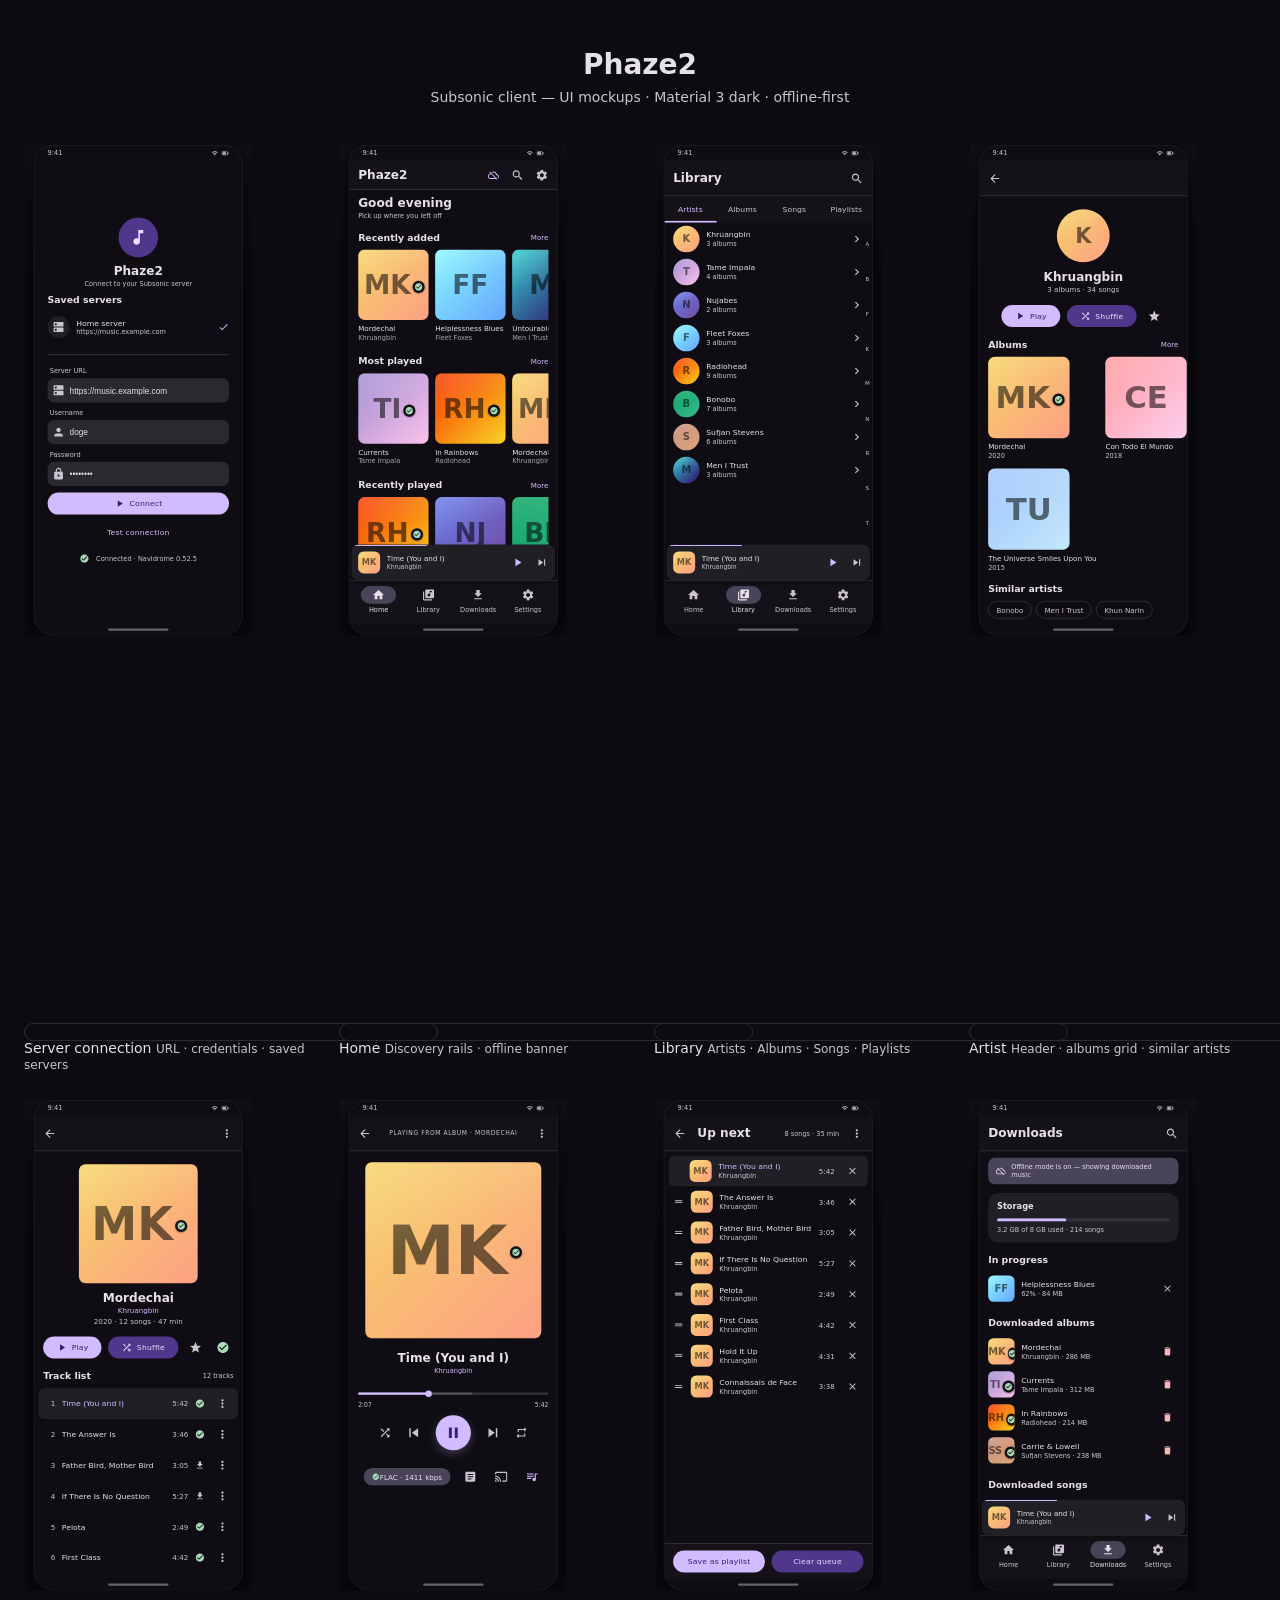
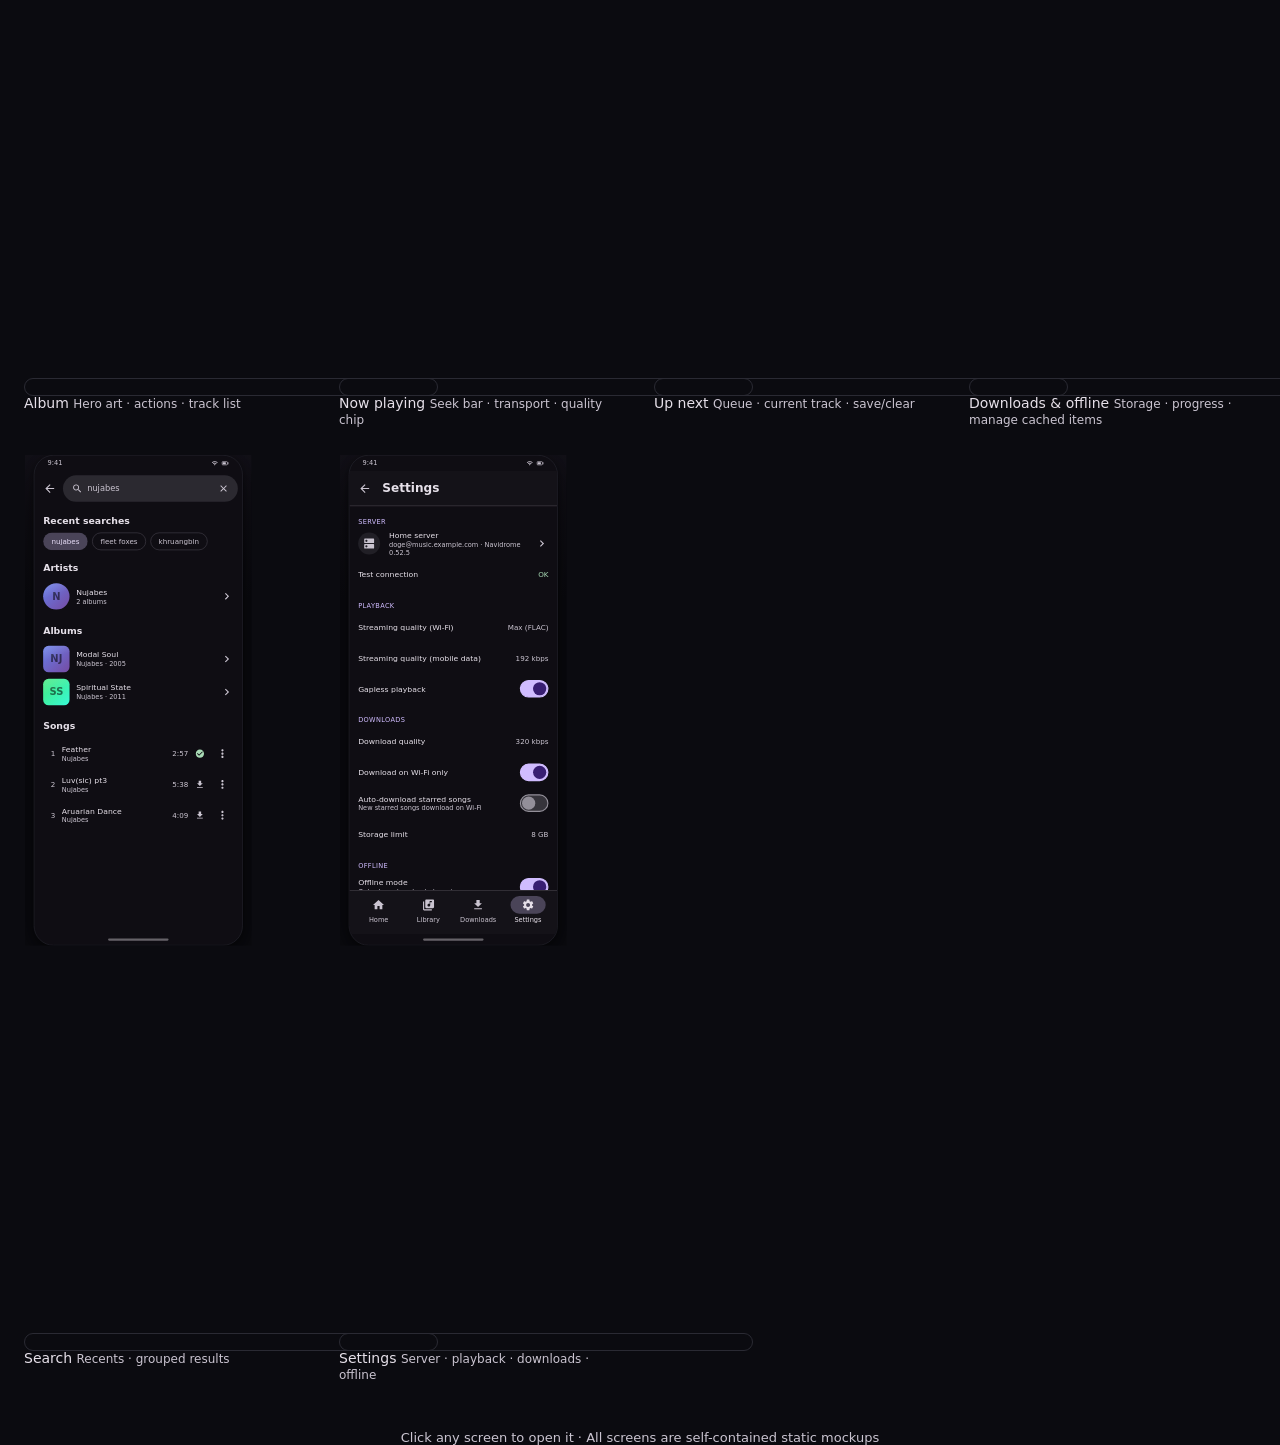
==== mockups/index.html @ 5a1118c3 "Initialize mockups" ====
<!doctype html>
<html lang="en">
<head>
<meta charset="utf-8">
<meta name="viewport" content="width=device-width, initial-scale=1">
<title>Phaze2 — UI Mockups</title>
<link rel="stylesheet" href="assets/app.css">
</head>
<body class="gallery-body">
  <header class="gallery-head">
    <h1>Phaze2</h1>
    <p>Subsonic client — UI mockups · Material 3 dark · offline-first</p>
  </header>

  <div class="gallery-grid">
    <a class="gallery-tile" href="screens/setup.html">
      <span class="gallery-frame"><iframe src="screens/setup.html" loading="lazy" title="Server connection"></iframe></span>
      <span class="label">Server connection</span>
      <span class="sub">URL · credentials · saved servers</span>
    </a>
    <a class="gallery-tile" href="screens/home.html">
      <span class="gallery-frame"><iframe src="screens/home.html" loading="lazy" title="Home"></iframe></span>
      <span class="label">Home</span>
      <span class="sub">Discovery rails · offline banner</span>
    </a>
    <a class="gallery-tile" href="screens/library.html">
      <span class="gallery-frame"><iframe src="screens/library.html" loading="lazy" title="Library"></iframe></span>
      <span class="label">Library</span>
      <span class="sub">Artists · Albums · Songs · Playlists</span>
    </a>
    <a class="gallery-tile" href="screens/artist.html">
      <span class="gallery-frame"><iframe src="screens/artist.html" loading="lazy" title="Artist"></iframe></span>
      <span class="label">Artist</span>
      <span class="sub">Header · albums grid · similar artists</span>
    </a>
    <a class="gallery-tile" href="screens/album.html">
      <span class="gallery-frame"><iframe src="screens/album.html" loading="lazy" title="Album"></iframe></span>
      <span class="label">Album</span>
      <span class="sub">Hero art · actions · track list</span>
    </a>
    <a class="gallery-tile" href="screens/player.html">
      <span class="gallery-frame"><iframe src="screens/player.html" loading="lazy" title="Now playing"></iframe></span>
      <span class="label">Now playing</span>
      <span class="sub">Seek bar · transport · quality chip</span>
    </a>
    <a class="gallery-tile" href="screens/queue.html">
      <span class="gallery-frame"><iframe src="screens/queue.html" loading="lazy" title="Up next"></iframe></span>
      <span class="label">Up next</span>
      <span class="sub">Queue · current track · save/clear</span>
    </a>
    <a class="gallery-tile" href="screens/downloads.html">
      <span class="gallery-frame"><iframe src="screens/downloads.html" loading="lazy" title="Downloads"></iframe></span>
      <span class="label">Downloads &amp; offline</span>
      <span class="sub">Storage · progress · manage cached items</span>
    </a>
    <a class="gallery-tile" href="screens/search.html">
      <span class="gallery-frame"><iframe src="screens/search.html" loading="lazy" title="Search"></iframe></span>
      <span class="label">Search</span>
      <span class="sub">Recents · grouped results</span>
    </a>
    <a class="gallery-tile" href="screens/settings.html">
      <span class="gallery-frame"><iframe src="screens/settings.html" loading="lazy" title="Settings"></iframe></span>
      <span class="label">Settings</span>
      <span class="sub">Server · playback · downloads · offline</span>
    </a>
  </div>

  <footer class="gallery-foot">
    Click any screen to open it · All screens are self-contained static mockups
  </footer>
</body>
</html>
---- mockups/assets/app.css ----
/* ============================================================
   Phaze2 mockups — shared design system (Material 3 dark)
   ============================================================ */

/* ---- 4. Design tokens ---- */
:root {
  --primary: #D0BCFF;
  --on-primary: #381E72;
  --primary-container: #4F378B;
  --on-primary-container: #EADDFF;
  --secondary: #CCC2DC;
  --secondary-container: #4A4458;
  --on-secondary-container: #E8DEF8;
  --tertiary: #EFB8C8;
  --surface: #141218;
  --surface-dim: #0F0D13;
  --surface-container-lowest: #0F0D13;
  --surface-container-low: #1D1B20;
  --surface-container: #211F26;
  --surface-container-high: #2B2930;
  --surface-container-highest: #36343B;
  --on-surface: #E6E0E9;
  --on-surface-variant: #CAC4D0;
  --outline: #938F99;
  --outline-variant: #49454F;
  --error: #F2B8B5;
  --downloaded: #A8DAB5;
  --page-bg: #0B0B10;
  --r-sm: 8px;
  --r-md: 12px;
  --r-lg: 20px;
}

/* ---- Base ---- */
* { box-sizing: border-box; margin: 0; padding: 0; }
html, body { height: 100%; }
body {
  font-family: system-ui, Roboto, "Segoe UI", sans-serif;
  background: var(--page-bg);
  color: var(--on-surface);
  -webkit-font-smoothing: antialiased;
  font-size: 14px;
}
a { color: inherit; text-decoration: none; }
button { font: inherit; background: none; border: none; color: inherit; cursor: pointer; }
svg { display: block; flex: none; }
.hidden { display: none !important; }

/* Icon sizes */
.i12 { width: 12px; height: 12px; }
.i14 { width: 14px; height: 14px; }
.i16 { width: 16px; height: 16px; }
.i18 { width: 18px; height: 18px; }
.i20 { width: 20px; height: 20px; }
.i24 { width: 24px; height: 24px; }
.i32 { width: 32px; height: 32px; }
.i36 { width: 36px; height: 36px; }
.i48 { width: 48px; height: 48px; }

/* Caption / label utilities */
.caption { font-size: 12px; color: var(--on-surface-variant); }
.display { font-size: 22px; font-weight: 600; letter-spacing: 0; }

/* ---- 5.1 Phone frame ---- */
.stage {
  min-height: 100vh;
  display: flex;
  align-items: center;
  justify-content: center;
  padding: 32px 16px;
  background: radial-gradient(1100px 620px at 50% -12%, #17141d 0%, var(--page-bg) 62%);
}
.phone {
  width: 412px; height: 892px;
  border-radius: 36px; overflow: hidden; position: relative;
  background: var(--surface-dim);
  border: 1px solid #2a2a33;
  box-shadow: 0 4px 16px rgba(0,0,0,.45), 0 24px 80px rgba(0,0,0,.55);
  display: flex; flex-direction: column;
}
.statusbar {
  height: 28px; flex: none;
  display: flex; align-items: center; justify-content: space-between;
  padding: 0 24px;
  color: var(--on-surface-variant);
  font-size: 12px; font-weight: 500;
}
.status-icons { display: flex; align-items: center; gap: 6px; }
.screen { flex: 1; display: flex; flex-direction: column; overflow: hidden; position: relative; }
.gesturebar { height: 20px; flex: none; display: flex; align-items: center; justify-content: center; }
.pill { width: 110px; height: 4px; border-radius: 2px; background: rgba(230,224,233,.4); }

/* Content scroll area */
.content { flex: 1; overflow-y: auto; padding: 0 16px 20px; position: relative; }
.content::-webkit-scrollbar { width: 4px; }
.content::-webkit-scrollbar-thumb { background: var(--outline-variant); border-radius: 2px; }

/* ---- 5.2 App bar ---- */
.appbar {
  height: 64px; flex: none;
  display: flex; align-items: center; gap: 4px;
  padding: 0 8px;
  background: var(--surface);
  border-bottom: 1px solid var(--outline-variant);
}
.appbar.compact { height: 52px; }
.appbar .title { font-size: 22px; font-weight: 600; flex: 1; padding-left: 8px; }
.appbar .spacer { flex: 1; }
.appbar .center-cap {
  flex: 1; text-align: center;
  font-size: 11px; letter-spacing: 1px; text-transform: uppercase;
  color: var(--on-surface-variant); font-weight: 500;
}
.appbar .side { width: 40px; display: flex; justify-content: center; }

/* ---- 5.3 Bottom navigation ---- */
.bottomnav {
  height: 80px; flex: none;
  display: flex;
  background: var(--surface);
  border-top: 1px solid var(--outline-variant);
  padding: 0 8px 10px;
}
.nav-item {
  flex: 1;
  display: flex; flex-direction: column; align-items: center; justify-content: center; gap: 4px;
  color: var(--on-surface-variant);
  font-size: 12px; font-weight: 500;
}
.nav-item .nav-pill {
  width: 64px; height: 32px; border-radius: 16px;
  display: flex; align-items: center; justify-content: center;
}
.nav-item.active { color: var(--on-surface); }
.nav-item.active .nav-pill { background: var(--secondary-container); }

/* ---- 5.4 Art (gradient placeholders) ---- */
.art {
  position: relative;
  display: flex; align-items: center; justify-content: center;
  border-radius: var(--r-md);
  background: linear-gradient(135deg, var(--g1, #888), var(--g2, #666));
  color: rgba(0,0,0,.55);
  font-weight: 600;
  overflow: hidden;
  flex: none;
}
.art::after {
  content: ""; position: absolute; inset: 0;
  background: linear-gradient(160deg, rgba(255,255,255,.18), transparent 45%);
  pointer-events: none;
}
.art span { position: relative; line-height: 1; }
.art-card { width: 148px; height: 148px; }
.art-card span { font-size: 56px; }
.art-row { width: 48px; height: 48px; border-radius: 10px; }
.art-row span { font-size: 18px; }
.art-xs { width: 40px; height: 40px; border-radius: 10px; }
.art-xs span { font-size: 15px; }
.art-hero { width: 216px; height: 216px; }
.art-hero span { font-size: 84px; }
.art-player { width: 320px; height: 320px; }
.art-player span { font-size: 124px; }
.art-circle { border-radius: 50%; }
.dl-badge {
  position: absolute; right: -4px; bottom: -4px;
  width: 22px; height: 22px; border-radius: 50%;
  background: var(--surface);
  display: flex; align-items: center; justify-content: center;
  color: var(--downloaded);
  box-shadow: 0 1px 3px rgba(0,0,0,.5);
}
.dl-badge svg { width: 16px; height: 16px; }
.dl-progress { position: absolute; left: 0; right: 0; bottom: 0; height: 3px; background: rgba(0,0,0,.35); }
.dl-progress::after {
  content: ""; position: absolute; left: 0; top: 0; bottom: 0;
  width: var(--p, 50%); background: var(--primary);
}

/* ---- 5.5 Components ---- */
/* Buttons */
.btn {
  display: inline-flex; align-items: center; justify-content: center; gap: 8px;
  height: 40px; padding: 0 24px; border-radius: 20px;
  font-size: 14px; font-weight: 500; letter-spacing: .3px;
}
.btn-filled { background: var(--primary); color: var(--on-primary); }
.btn-tonal { background: var(--primary-container); color: var(--on-primary-container); }
.btn-text { color: var(--primary); padding: 0 16px; }
.btn-block { width: 100%; }
.iconbtn {
  width: 40px; height: 40px; border-radius: 50%;
  display: inline-flex; align-items: center; justify-content: center;
  color: var(--on-surface-variant);
}
.iconbtn.primary { color: var(--primary); }
.iconbtn.done { color: var(--downloaded); }
.iconbtn.starred { color: var(--tertiary); }
.iconbtn.danger { color: var(--error); }
.fab {
  width: 64px; height: 64px; border-radius: 50%;
  background: var(--primary); color: var(--on-primary);
  display: flex; align-items: center; justify-content: center;
  box-shadow: 0 6px 18px rgba(208,188,255,.25);
}

/* Rail cards on Home: slightly smaller covers */
.rail .card { width: 128px; }
.rail .art-card { width: 128px; height: 128px; }
.rail .art-card span { font-size: 48px; }
.rail .card .s { color: #A8A4AD; }   /* artist name: greyer than default caption */

/* Section headers + rails */
.section { display: flex; align-items: center; justify-content: space-between; margin: 22px 0 12px; }
.section h2 { font-size: 17px; font-weight: 600; }
.section .more { color: var(--primary); font-size: 13px; font-weight: 500; }
.rail { display: flex; gap: 12px; overflow-x: auto; padding-bottom: 4px; scrollbar-width: none; }
.rail::-webkit-scrollbar { display: none; }
.card { width: 148px; flex: none; display: block; }
.card .art { margin-bottom: 8px; }
.card .t { font-size: 13px; font-weight: 500; white-space: nowrap; overflow: hidden; text-overflow: ellipsis; }
.card .s { font-size: 12px; color: var(--on-surface-variant); margin-top: 2px; white-space: nowrap; overflow: hidden; text-overflow: ellipsis; }

/* Rows */
.row { display: flex; align-items: center; gap: 12px; min-height: 56px; padding: 6px 0; }
.row .grow { flex: 1; min-width: 0; }
.row .t { font-size: 14px; font-weight: 500; white-space: nowrap; overflow: hidden; text-overflow: ellipsis; }
.row .s { font-size: 12px; color: var(--on-surface-variant); margin-top: 2px; white-space: nowrap; overflow: hidden; text-overflow: ellipsis; }
.row .idx { width: 22px; text-align: right; color: var(--on-surface-variant); font-size: 13px; }
.row .dur { color: var(--on-surface-variant); font-size: 13px; }
.row.hl { background: var(--surface-container); border-radius: 10px; padding: 6px 8px; margin: 0 -8px; }
.row.hl .t { color: var(--primary); }
.dl-state { color: var(--downloaded); }
.dl-state.pending { color: var(--on-surface-variant); }
.dl-pct { color: var(--primary); font-size: 12px; font-weight: 500; width: 36px; text-align: right; }

/* Chips */
.chips { display: flex; gap: 8px; flex-wrap: wrap; }
.chip {
  height: 32px; padding: 0 14px; border-radius: 16px;
  display: inline-flex; align-items: center;
  font-size: 13px; color: var(--on-surface-variant);
  border: 1px solid var(--outline-variant);
}
.chip.active { background: var(--secondary-container); color: var(--on-secondary-container); border-color: transparent; }

/* Toggle switch */
.switch {
  width: 52px; height: 32px; border-radius: 16px; flex: none;
  background: var(--surface-container-highest);
  border: 2px solid var(--outline);
  position: relative;
  transition: background .2s, border-color .2s;
}
.switch::after {
  content: ""; position: absolute; top: 2px; left: 2px;
  width: 24px; height: 24px; border-radius: 50%;
  background: var(--outline);
  transition: transform .2s, background .2s;
}
.switch.on { background: var(--primary); border-color: var(--primary); }
.switch.on::after { transform: translateX(20px); background: var(--on-primary); }

/* Seek bar */
.seek { position: relative; height: 20px; display: flex; align-items: center; }
.seek .track { position: relative; width: 100%; height: 4px; border-radius: 2px; background: var(--surface-container-highest); }
.seek .buffered { position: absolute; left: 0; top: 0; bottom: 0; width: 60%; background: rgba(230,224,233,.2); border-radius: 2px; }
.seek .fill { position: absolute; left: 0; top: 0; bottom: 0; width: 37%; background: var(--primary); border-radius: 2px; }
.seek .thumb { position: absolute; left: 37%; top: 50%; transform: translate(-50%, -50%); width: 12px; height: 12px; border-radius: 50%; background: var(--primary); }
.seek-times { display: flex; justify-content: space-between; font-size: 11px; color: var(--on-surface-variant); margin-top: 4px; }

/* Offline banner */
.banner {
  display: flex; align-items: center; gap: 10px;
  margin: 12px 0 0; padding: 10px 14px; border-radius: 12px;
  background: var(--secondary-container); color: var(--on-secondary-container);
  font-size: 12px;
}

/* Storage card + progress (downloads) */
.storage-card { background: var(--surface-container); border-radius: var(--r-lg); padding: 16px; }
.storage-card h2 { font-size: 15px; font-weight: 600; }
.progress { height: 6px; border-radius: 3px; background: var(--surface-container-highest); overflow: hidden; margin: 12px 0 8px; }
.progress > i { display: block; height: 100%; background: var(--primary); border-radius: 3px; }

/* Tabs (library) */
.tabs { display: flex; flex: none; background: var(--surface); }
.tab {
  flex: 1; height: 48px;
  display: flex; align-items: center; justify-content: center;
  font-size: 14px; font-weight: 500; color: var(--on-surface-variant);
  border-bottom: 3px solid transparent;
}
.tab.active { color: var(--primary); border-bottom-color: var(--primary); }

/* Alphabet index rail (library) */
.alpha {
  position: absolute; right: 2px; top: 8px; bottom: 8px;
  display: flex; flex-direction: column; justify-content: space-around;
  font-size: 10px; color: var(--on-surface-variant);
  text-align: center; width: 14px;
}

/* Text fields (setup) */
.field-label { font-size: 12px; color: var(--on-surface-variant); margin: 0 0 6px 4px; }
.field {
  display: flex; align-items: center; gap: 8px;
  background: var(--surface-container-high);
  border-radius: 12px; padding: 0 8px; height: 44px;
}
.field .f-icon { color: var(--on-surface-variant); }
.field input { flex: 1; background: none; border: none; outline: none; color: var(--on-surface); font-size: 15px; min-width: 0; }
.field input::placeholder { color: var(--on-surface-variant); }

/* Mini player */
.miniplayer {
  position: relative; flex: none; height: 64px; margin: 0 4px;
  background: var(--surface-container); border-radius: 12px;
  display: flex; align-items: center; gap: 12px; padding: 0 12px;
  overflow: hidden;
  box-shadow: 0 4px 12px rgba(0,0,0,.35);
}
.miniplayer .hairline { position: absolute; top: 0; left: 0; height: 2px; width: 37%; background: var(--primary); }
.miniplayer .grow { flex: 1; min-width: 0; }
.miniplayer .t { font-size: 13px; font-weight: 500; white-space: nowrap; overflow: hidden; text-overflow: ellipsis; }
.miniplayer .s { font-size: 11px; color: var(--on-surface-variant); white-space: nowrap; overflow: hidden; text-overflow: ellipsis; }

/* Queue bottom action bar */
.queue-bottom {
  flex: none; display: flex; gap: 12px;
  padding: 12px 16px;
  background: var(--surface); border-top: 1px solid var(--outline-variant);
}
.queue-bottom .btn { flex: 1; padding: 0 12px; }

/* Settings / generic list row */
.group-label {
  font-size: 12px; font-weight: 500; letter-spacing: .6px; text-transform: uppercase;
  color: var(--primary); margin: 22px 0 4px;
}
.listrow { display: flex; align-items: center; gap: 16px; min-height: 56px; }
.listrow .grow { flex: 1; min-width: 0; }
.listrow .t { font-size: 14px; font-weight: 500; }
.listrow .s { font-size: 12px; color: var(--on-surface-variant); margin-top: 2px; }
.listrow .value { color: var(--on-surface-variant); font-size: 13px; }
.listrow .value.ok { color: var(--downloaded); }
.lead {
  width: 40px; height: 40px; border-radius: 20px; flex: none;
  background: var(--surface-container);
  display: flex; align-items: center; justify-content: center;
  color: var(--on-surface-variant);
}
.lead.sq { border-radius: 10px; background: var(--secondary-container); color: var(--on-secondary-container); }

/* Grid (2-col albums) */
.grid2 { display: grid; grid-template-columns: 1fr 1fr; gap: 16px; }
.grid2 .card { width: auto; }

/* Album / artist hero */
.hero { display: flex; flex-direction: column; align-items: center; text-align: center; padding: 24px 0 4px; }
.hero .name { font-size: 22px; font-weight: 600; margin-top: 14px; }
.hero .sub { font-size: 13px; color: var(--on-surface-variant); margin-top: 4px; }
.actions { display: flex; align-items: center; justify-content: center; gap: 12px; margin: 16px 0; }

/* Search bar */
.searchbar {
  display: flex; align-items: center; gap: 8px;
  flex: 1; height: 48px; padding: 0 16px;
  background: var(--surface-container-high); border-radius: 24px;
  color: var(--on-surface-variant); font-size: 15px;
}
.searchrow { display: flex; align-items: center; gap: 4px; padding: 8px 8px; }

/* Equalizer (queue current track) */
.eq { display: flex; gap: 2px; align-items: flex-end; height: 16px; width: 18px; }
.eq i { width: 3px; background: var(--primary); border-radius: 1px; animation: eqb 1s ease-in-out infinite; }
.eq i:nth-child(2) { animation-delay: .2s; }
.eq i:nth-child(3) { animation-delay: .4s; }
@keyframes eqb { 0%, 100% { height: 5px; } 50% { height: 16px; } }

/* Divider */
.divider { height: 1px; background: var(--outline-variant); margin: 10px 0; }

/* Setup screen layout */
.setup-wrap { flex: 1; display: flex; flex-direction: column; justify-content: center; gap: 12px; padding: 24px; }
.logo {
  width: 72px; height: 72px; border-radius: 36px; margin: 0 auto;
  background: var(--primary-container); color: var(--on-primary-container);
  display: flex; align-items: center; justify-content: center;
}

/* Accent dots (settings) */
.dots { display: flex; gap: 10px; }
.dot { width: 24px; height: 24px; border-radius: 50%; border: 2px solid transparent; }
.dot.sel { border-color: var(--on-surface); }

/* ============================================================
   Gallery (index.html) — desktop viewer
   ============================================================ */
.gallery-body { min-height: 100vh; padding: 48px 24px 64px; }
.gallery-head { text-align: center; margin-bottom: 40px; }
.gallery-head h1 { font-size: 28px; font-weight: 700; }
.gallery-head p { color: var(--on-surface-variant); margin-top: 8px; font-size: 14px; }
.gallery-grid {
  display: grid; gap: 28px;
  grid-template-columns: repeat(auto-fill, minmax(230px, 1fr));
  max-width: 1400px; margin: 0 auto;
}
.gallery-tile { display: block; }
.gallery-tile .label { text-align: center; font-size: 14px; font-weight: 500; color: var(--on-surface); margin-top: 12px; }
.gallery-tile .sub { text-align: center; font-size: 12px; color: var(--on-surface-variant); margin-top: 2px; }
.gallery-frame { width: 227px; height: 492px; overflow: hidden; margin: 0 auto; position: relative; border-radius: 16px; border: 1px solid #2a2a33; }
.gallery-frame iframe { width: 412px; height: 892px; border: 0; transform: scale(0.55); transform-origin: top left; pointer-events: none; }
.gallery-foot { text-align: center; color: var(--on-surface-variant); font-size: 13px; margin-top: 48px; }
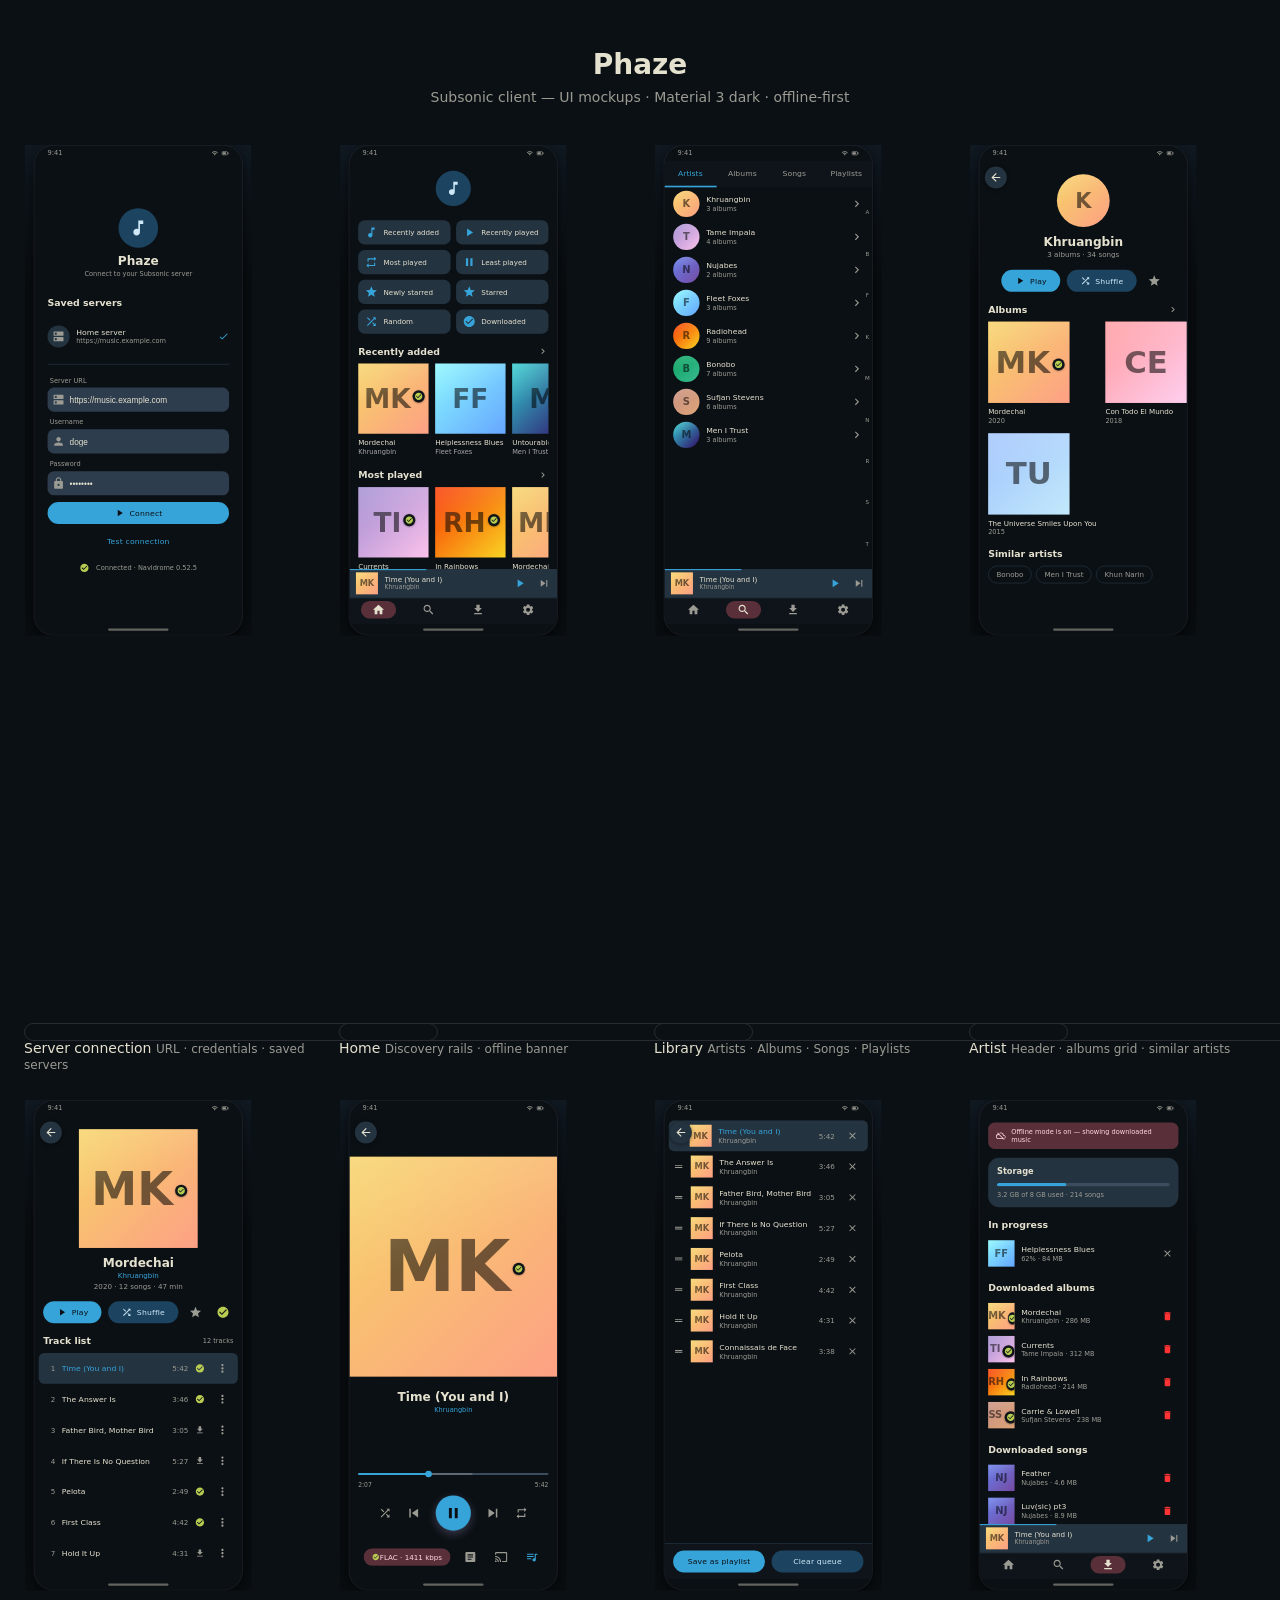
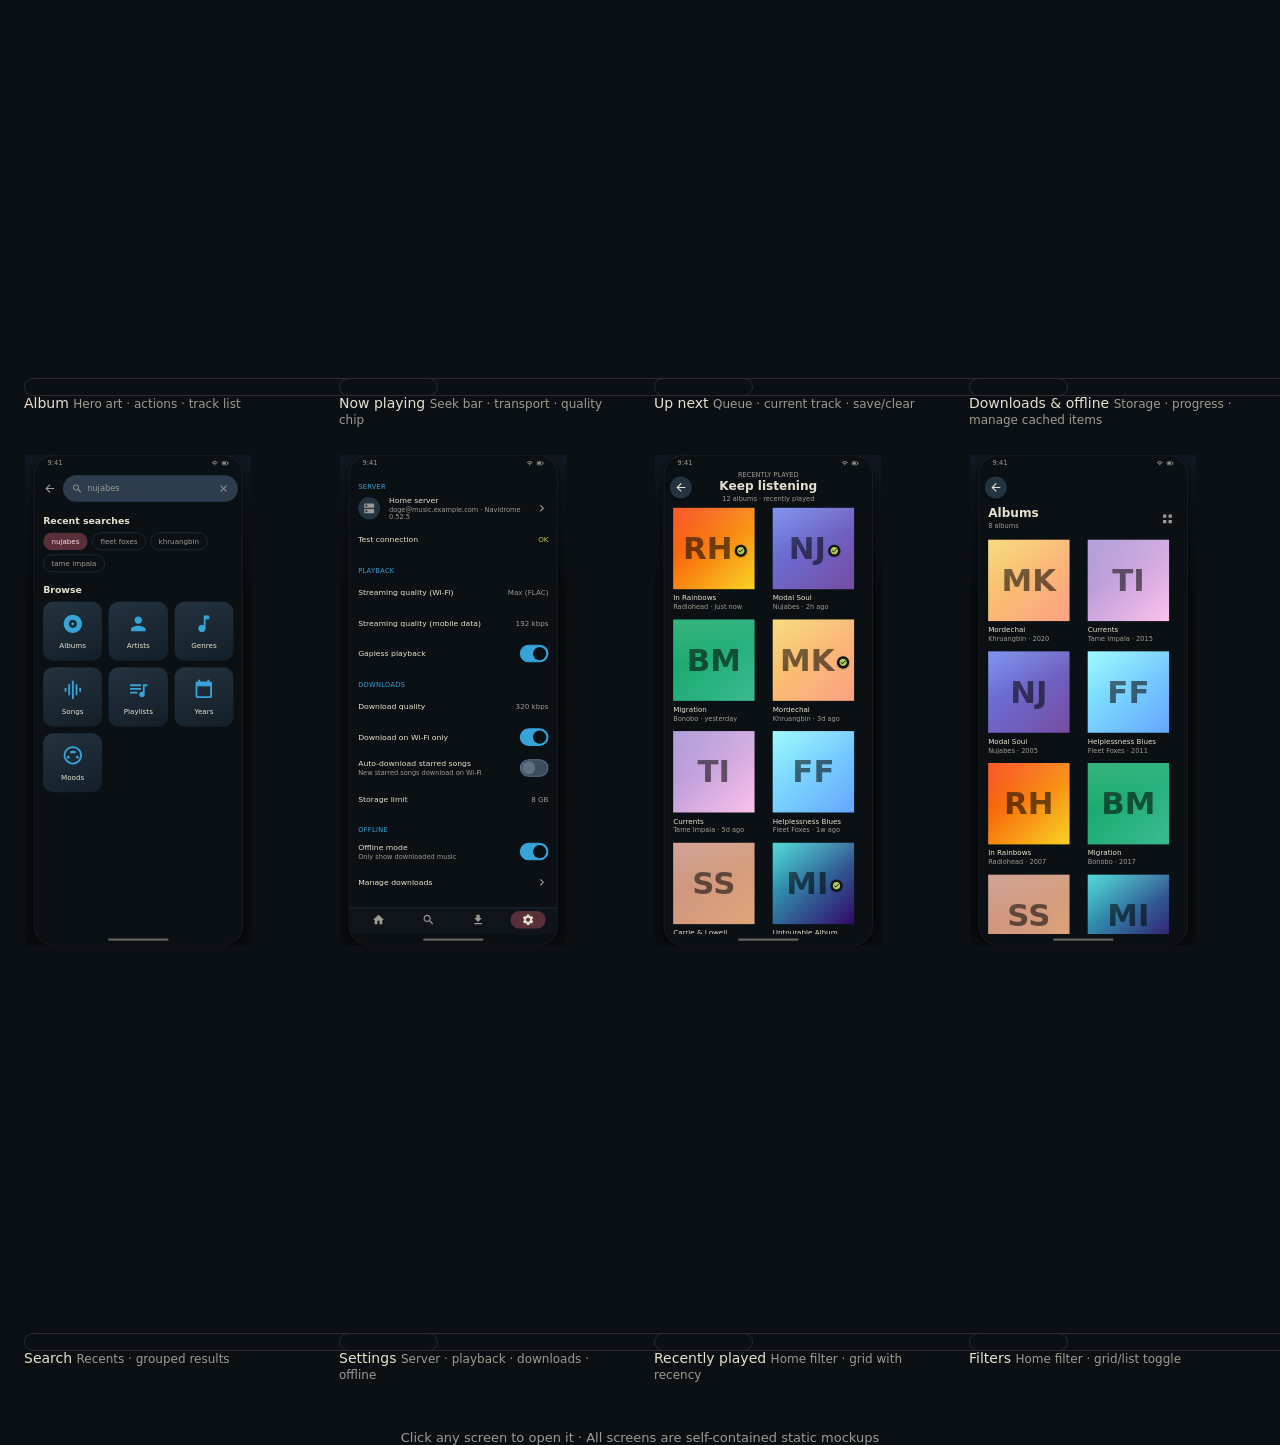
==== commit d94b1b4d: "A lot of files" ====
--- a/mockups/index.html
+++ b/mockups/index.html
@@ -3,12 +3,12 @@
 <head>
 <meta charset="utf-8">
 <meta name="viewport" content="width=device-width, initial-scale=1">
-<title>Phaze2 — UI Mockups</title>
+<title>Phaze — UI Mockups</title>
 <link rel="stylesheet" href="assets/app.css">
 </head>
 <body class="gallery-body">
   <header class="gallery-head">
-    <h1>Phaze2</h1>
+    <h1>Phaze</h1>
     <p>Subsonic client — UI mockups · Material 3 dark · offline-first</p>
   </header>
 
@@ -63,10 +63,20 @@
       <span class="label">Settings</span>
       <span class="sub">Server · playback · downloads · offline</span>
     </a>
+    <a class="gallery-tile" href="screens/recently_played.html">
+      <span class="gallery-frame"><iframe src="screens/recently_played.html" loading="lazy" title="Recently played"></iframe></span>
+      <span class="label">Recently played</span>
+      <span class="sub">Home filter · grid with recency</span>
+    </a>
+    <a class="gallery-tile" href="screens/filters.html">
+      <span class="gallery-frame"><iframe src="screens/filters.html" loading="lazy" title="Filters"></iframe></span>
+      <span class="label">Filters</span>
+      <span class="sub">Home filter · grid/list toggle</span>
+    </a>
   </div>
 
   <footer class="gallery-foot">
     Click any screen to open it · All screens are self-contained static mockups
   </footer>
 </body>
-</html>+</html>
--- a/mockups/assets/app.css
+++ b/mockups/assets/app.css
@@ -1,39 +1,50 @@
 /* ============================================================
-   Phaze2 mockups — shared design system (Material 3 dark)
+   Phaze mockups — shared design system (Material 3 dark)
    ============================================================ */
 
 /* ---- 4. Design tokens ---- */
 :root {
-  --primary: #D0BCFF;
-  --on-primary: #381E72;
-  --primary-container: #4F378B;
-  --on-primary-container: #EADDFF;
-  --secondary: #CCC2DC;
-  --secondary-container: #4A4458;
-  --on-secondary-container: #E8DEF8;
-  --tertiary: #EFB8C8;
-  --surface: #141218;
-  --surface-dim: #0F0D13;
-  --surface-container-lowest: #0F0D13;
-  --surface-container-low: #1D1B20;
-  --surface-container: #211F26;
-  --surface-container-high: #2B2930;
-  --surface-container-highest: #36343B;
-  --on-surface: #E6E0E9;
-  --on-surface-variant: #CAC4D0;
-  --outline: #938F99;
-  --outline-variant: #49454F;
-  --error: #F2B8B5;
-  --downloaded: #A8DAB5;
-  --page-bg: #0B0B10;
+  /* i3-inspired scheme (mockups/theme.yaml, base16 order).
+     base00-03 backgrounds, base04-07 text,
+     base08 red, base0B green, base0C cyan, base0D blue, base0E pink.
+     Container tones not present in the palette are derived as dark tints. */
+  --primary: #36a3d9; /* base0D blue */
+  --on-primary: #0b1014; /* base01 */
+  --primary-container: #1c4461; /* derived dark blue */
+  --on-primary-container: #cfe8f7; /* derived light blue */
+  --secondary: #f07078; /* base0E pink */
+  --secondary-container: #59303a; /* derived dark magenta */
+  --on-secondary-container: #ffd9de; /* derived light pink */
+  --tertiary: #95e5cb; /* base0C cyan */
+  --surface: #0e1419; /* base00 */
+  --surface-dim: #0b1014; /* base01 */
+  --surface-container-lowest: #0b1014; /* base01 */
+  --surface-container-low: #131e27; /* derived */
+  --surface-container: #243340; /* base02 */
+  --surface-container-high: #2d3d4d; /* derived */
+  --surface-container-highest: #3b4c5f; /* derived */
+  --on-surface: #e5e1cf; /* base05 */
+  --on-surface-variant: #9b9b93; /* derived muted grey */
+  --outline: #5f7082; /* derived blue-grey */
+  --outline-variant: #2b3b4c; /* derived */
+  --error: #ff3333; /* base08 red */
+  --downloaded: #b8cc52; /* base0B green */
+  --page-bg: #0b1014; /* base01 */
   --r-sm: 8px;
   --r-md: 12px;
   --r-lg: 20px;
 }
 
 /* ---- Base ---- */
-* { box-sizing: border-box; margin: 0; padding: 0; }
-html, body { height: 100%; }
+* {
+  box-sizing: border-box;
+  margin: 0;
+  padding: 0;
+}
+html,
+body {
+  height: 100%;
+}
 body {
   font-family: system-ui, Roboto, "Segoe UI", sans-serif;
   background: var(--page-bg);
@@ -41,25 +52,73 @@
   -webkit-font-smoothing: antialiased;
   font-size: 14px;
 }
-a { color: inherit; text-decoration: none; }
-button { font: inherit; background: none; border: none; color: inherit; cursor: pointer; }
-svg { display: block; flex: none; }
-.hidden { display: none !important; }
+a {
+  color: inherit;
+  text-decoration: none;
+}
+button {
+  font: inherit;
+  background: none;
+  border: none;
+  color: inherit;
+  cursor: pointer;
+}
+svg {
+  display: block;
+  flex: none;
+}
+.hidden {
+  display: none !important;
+}
 
 /* Icon sizes */
-.i12 { width: 12px; height: 12px; }
-.i14 { width: 14px; height: 14px; }
-.i16 { width: 16px; height: 16px; }
-.i18 { width: 18px; height: 18px; }
-.i20 { width: 20px; height: 20px; }
-.i24 { width: 24px; height: 24px; }
-.i32 { width: 32px; height: 32px; }
-.i36 { width: 36px; height: 36px; }
-.i48 { width: 48px; height: 48px; }
+.i12 {
+  width: 12px;
+  height: 12px;
+}
+.i14 {
+  width: 14px;
+  height: 14px;
+}
+.i16 {
+  width: 16px;
+  height: 16px;
+}
+.i18 {
+  width: 18px;
+  height: 18px;
+}
+.i20 {
+  width: 20px;
+  height: 20px;
+}
+.i24 {
+  width: 24px;
+  height: 24px;
+}
+.i32 {
+  width: 32px;
+  height: 32px;
+}
+.i36 {
+  width: 36px;
+  height: 36px;
+}
+.i48 {
+  width: 48px;
+  height: 48px;
+}
 
 /* Caption / label utilities */
-.caption { font-size: 12px; color: var(--on-surface-variant); }
-.display { font-size: 22px; font-weight: 600; letter-spacing: 0; }
+.caption {
+  font-size: 12px;
+  color: var(--on-surface-variant);
+}
+.display {
+  font-size: 22px;
+  font-weight: 600;
+  letter-spacing: 0;
+}
 
 /* ---- 5.1 Phone frame ---- */
 .stage {
@@ -68,347 +127,1055 @@
   align-items: center;
   justify-content: center;
   padding: 32px 16px;
-  background: radial-gradient(1100px 620px at 50% -12%, #17141d 0%, var(--page-bg) 62%);
+  background: radial-gradient(
+    1100px 620px at 50% -12%,
+    #16222e 0%,
+    var(--page-bg) 62%
+  );
 }
 .phone {
-  width: 412px; height: 892px;
-  border-radius: 36px; overflow: hidden; position: relative;
+  width: 412px;
+  height: 892px;
+  border-radius: 36px;
+  overflow: hidden;
+  position: relative;
   background: var(--surface-dim);
   border: 1px solid #2a2a33;
-  box-shadow: 0 4px 16px rgba(0,0,0,.45), 0 24px 80px rgba(0,0,0,.55);
-  display: flex; flex-direction: column;
+  box-shadow:
+    0 4px 16px rgba(0, 0, 0, 0.45),
+    0 24px 80px rgba(0, 0, 0, 0.55);
+  display: flex;
+  flex-direction: column;
 }
 .statusbar {
-  height: 28px; flex: none;
-  display: flex; align-items: center; justify-content: space-between;
+  height: 28px;
+  flex: none;
+  display: flex;
+  align-items: center;
+  justify-content: space-between;
   padding: 0 24px;
   color: var(--on-surface-variant);
-  font-size: 12px; font-weight: 500;
-}
-.status-icons { display: flex; align-items: center; gap: 6px; }
-.screen { flex: 1; display: flex; flex-direction: column; overflow: hidden; position: relative; }
-.gesturebar { height: 20px; flex: none; display: flex; align-items: center; justify-content: center; }
-.pill { width: 110px; height: 4px; border-radius: 2px; background: rgba(230,224,233,.4); }
+  font-size: 12px;
+  font-weight: 500;
+}
+.status-icons {
+  display: flex;
+  align-items: center;
+  gap: 6px;
+}
+.screen {
+  flex: 1;
+  display: flex;
+  flex-direction: column;
+  overflow: hidden;
+  position: relative;
+}
+.gesturebar {
+  height: 20px;
+  flex: none;
+  display: flex;
+  align-items: center;
+  justify-content: center;
+}
+.pill {
+  width: 110px;
+  height: 4px;
+  border-radius: 2px;
+  background: rgba(229, 225, 207, 0.4);
+}
 
 /* Content scroll area */
-.content { flex: 1; overflow-y: auto; padding: 0 16px 20px; position: relative; }
-.content::-webkit-scrollbar { width: 4px; }
-.content::-webkit-scrollbar-thumb { background: var(--outline-variant); border-radius: 2px; }
+.content {
+  flex: 1;
+  overflow-y: auto;
+  padding: 0 16px 20px;
+  position: relative;
+}
+.content::-webkit-scrollbar {
+  width: 4px;
+}
+.content::-webkit-scrollbar-thumb {
+  background: var(--outline-variant);
+  border-radius: 2px;
+}
 
 /* ---- 5.2 App bar ---- */
 .appbar {
-  height: 64px; flex: none;
-  display: flex; align-items: center; gap: 4px;
-  padding: 0 8px;
-  background: var(--surface);
-  border-bottom: 1px solid var(--outline-variant);
-}
-.appbar.compact { height: 52px; }
-.appbar .title { font-size: 22px; font-weight: 600; flex: 1; padding-left: 8px; }
-.appbar .spacer { flex: 1; }
+  display: none; /* no top bar on any page */
+}
+.appbar.compact {
+  height: 52px;
+} /* kept for compatibility */
+.appbar .title {
+  font-size: 22px;
+  font-weight: 600;
+  flex: 1;
+  padding-left: 8px;
+}
+.appbar .spacer {
+  flex: 1;
+}
 .appbar .center-cap {
-  flex: 1; text-align: center;
-  font-size: 11px; letter-spacing: 1px; text-transform: uppercase;
-  color: var(--on-surface-variant); font-weight: 500;
-}
-.appbar .side { width: 40px; display: flex; justify-content: center; }
+  flex: 1;
+  text-align: center;
+  font-size: 11px;
+  letter-spacing: 1px;
+  text-transform: uppercase;
+  color: var(--on-surface-variant);
+  font-weight: 500;
+}
+.appbar .side {
+  width: 40px;
+  display: flex;
+  justify-content: center;
+}
+
+/* Floating back button (where a top bar would otherwise be) */
+.backfab {
+  position: absolute;
+  top: 10px;
+  left: 10px;
+  z-index: 5;
+  width: 40px;
+  height: 40px;
+  border-radius: 50%;
+  background: var(--surface-container);
+  display: flex;
+  align-items: center;
+  justify-content: center;
+  color: var(--on-surface);
+  box-shadow: 0 2px 8px rgba(0, 0, 0, 0.4);
+}
 
 /* ---- 5.3 Bottom navigation ---- */
 .bottomnav {
-  height: 80px; flex: none;
+  height: 48px;
+  flex: none;
   display: flex;
   background: var(--surface);
   border-top: 1px solid var(--outline-variant);
-  padding: 0 8px 10px;
+  padding: 0 8px 6px;
 }
 .nav-item {
   flex: 1;
-  display: flex; flex-direction: column; align-items: center; justify-content: center; gap: 4px;
-  color: var(--on-surface-variant);
-  font-size: 12px; font-weight: 500;
+  display: flex;
+  flex-direction: column;
+  align-items: center;
+  justify-content: center;
+  gap: 0;
+  color: var(--on-surface-variant);
+  font-size: 0;
+  line-height: 0; /* symbols only, no label text */
 }
 .nav-item .nav-pill {
-  width: 64px; height: 32px; border-radius: 16px;
-  display: flex; align-items: center; justify-content: center;
-}
-.nav-item.active { color: var(--on-surface); }
-.nav-item.active .nav-pill { background: var(--secondary-container); }
+  width: 64px;
+  height: 32px;
+  border-radius: 16px;
+  display: flex;
+  align-items: center;
+  justify-content: center;
+}
+.nav-item.active {
+  color: var(--on-surface);
+}
+.nav-item.active .nav-pill {
+  background: var(--secondary-container);
+}
 
 /* ---- 5.4 Art (gradient placeholders) ---- */
 .art {
   position: relative;
-  display: flex; align-items: center; justify-content: center;
-  border-radius: var(--r-md);
+  display: flex;
+  align-items: center;
+  justify-content: center;
+  border-radius: 0; /* album covers are proper squares */
   background: linear-gradient(135deg, var(--g1, #888), var(--g2, #666));
-  color: rgba(0,0,0,.55);
+  color: rgba(0, 0, 0, 0.55);
   font-weight: 600;
   overflow: hidden;
   flex: none;
 }
 .art::after {
-  content: ""; position: absolute; inset: 0;
-  background: linear-gradient(160deg, rgba(255,255,255,.18), transparent 45%);
+  content: "";
+  position: absolute;
+  inset: 0;
+  background: linear-gradient(
+    160deg,
+    rgba(255, 255, 255, 0.18),
+    transparent 45%
+  );
   pointer-events: none;
 }
-.art span { position: relative; line-height: 1; }
-.art-card { width: 148px; height: 148px; }
-.art-card span { font-size: 56px; }
-.art-row { width: 48px; height: 48px; border-radius: 10px; }
-.art-row span { font-size: 18px; }
-.art-xs { width: 40px; height: 40px; border-radius: 10px; }
-.art-xs span { font-size: 15px; }
-.art-hero { width: 216px; height: 216px; }
-.art-hero span { font-size: 84px; }
-.art-player { width: 320px; height: 320px; }
-.art-player span { font-size: 124px; }
-.art-circle { border-radius: 50%; }
+.art span {
+  position: relative;
+  line-height: 1;
+}
+.art-card {
+  width: 148px;
+  height: 148px;
+}
+.art-card span {
+  font-size: 56px;
+}
+.art-row {
+  width: 48px;
+  height: 48px;
+  border-radius: 0;
+}
+.art-row span {
+  font-size: 18px;
+}
+.art-xs {
+  width: 40px;
+  height: 40px;
+  border-radius: 0;
+}
+.art-xs span {
+  font-size: 15px;
+}
+.art-hero {
+  width: 216px;
+  height: 216px;
+}
+.art-hero span {
+  font-size: 84px;
+}
+.art-player {
+  width: 400px;
+  height: 400px;
+}
+.art-player span {
+  font-size: 130px;
+}
+.art-circle {
+  border-radius: 50%;
+}
 .dl-badge {
-  position: absolute; right: -4px; bottom: -4px;
-  width: 22px; height: 22px; border-radius: 50%;
+  display: none; /* downloaded indicator removed from covers */
+  position: absolute;
+  right: -4px;
+  bottom: -4px;
+  width: 22px;
+  height: 22px;
+  border-radius: 50%;
   background: var(--surface);
-  display: flex; align-items: center; justify-content: center;
+  display: flex;
+  align-items: center;
+  justify-content: center;
   color: var(--downloaded);
-  box-shadow: 0 1px 3px rgba(0,0,0,.5);
-}
-.dl-badge svg { width: 16px; height: 16px; }
-.dl-progress { position: absolute; left: 0; right: 0; bottom: 0; height: 3px; background: rgba(0,0,0,.35); }
+  box-shadow: 0 1px 3px rgba(0, 0, 0, 0.5);
+}
+/* Home rails: downloaded check badge sits top-right instead */
+.rail .dl-badge {
+  top: -4px;
+  bottom: auto;
+}
+.dl-badge svg {
+  width: 16px;
+  height: 16px;
+}
+.dl-progress {
+  position: absolute;
+  left: 0;
+  right: 0;
+  bottom: 0;
+  height: 3px;
+  background: rgba(0, 0, 0, 0.35);
+}
 .dl-progress::after {
-  content: ""; position: absolute; left: 0; top: 0; bottom: 0;
-  width: var(--p, 50%); background: var(--primary);
+  content: "";
+  position: absolute;
+  left: 0;
+  top: 0;
+  bottom: 0;
+  width: var(--p, 50%);
+  background: var(--primary);
 }
 
 /* ---- 5.5 Components ---- */
 /* Buttons */
 .btn {
-  display: inline-flex; align-items: center; justify-content: center; gap: 8px;
-  height: 40px; padding: 0 24px; border-radius: 20px;
-  font-size: 14px; font-weight: 500; letter-spacing: .3px;
-}
-.btn-filled { background: var(--primary); color: var(--on-primary); }
-.btn-tonal { background: var(--primary-container); color: var(--on-primary-container); }
-.btn-text { color: var(--primary); padding: 0 16px; }
-.btn-block { width: 100%; }
+  display: inline-flex;
+  align-items: center;
+  justify-content: center;
+  gap: 8px;
+  height: 40px;
+  padding: 0 24px;
+  border-radius: 20px;
+  font-size: 14px;
+  font-weight: 500;
+  letter-spacing: 0.3px;
+}
+.btn-filled {
+  background: var(--primary);
+  color: var(--on-primary);
+}
+.btn-tonal {
+  background: var(--primary-container);
+  color: var(--on-primary-container);
+}
+.btn-text {
+  color: var(--primary);
+  padding: 0 16px;
+}
+.btn-block {
+  width: 100%;
+}
 .iconbtn {
-  width: 40px; height: 40px; border-radius: 50%;
-  display: inline-flex; align-items: center; justify-content: center;
-  color: var(--on-surface-variant);
-}
-.iconbtn.primary { color: var(--primary); }
-.iconbtn.done { color: var(--downloaded); }
-.iconbtn.starred { color: var(--tertiary); }
-.iconbtn.danger { color: var(--error); }
+  width: 40px;
+  height: 40px;
+  border-radius: 50%;
+  display: inline-flex;
+  align-items: center;
+  justify-content: center;
+  color: var(--on-surface-variant);
+}
+.iconbtn.primary {
+  color: var(--primary);
+}
+.iconbtn.done {
+  color: var(--downloaded);
+}
+.iconbtn.starred {
+  color: var(--tertiary);
+}
+.iconbtn.danger {
+  color: var(--error);
+}
 .fab {
-  width: 64px; height: 64px; border-radius: 50%;
-  background: var(--primary); color: var(--on-primary);
-  display: flex; align-items: center; justify-content: center;
-  box-shadow: 0 6px 18px rgba(208,188,255,.25);
+  width: 64px;
+  height: 64px;
+  border-radius: 50%;
+  background: var(--primary);
+  color: var(--on-primary);
+  display: flex;
+  align-items: center;
+  justify-content: center;
+  box-shadow: 0 6px 18px rgba(208, 188, 255, 0.25);
 }
 
 /* Rail cards on Home: slightly smaller covers */
-.rail .card { width: 128px; }
-.rail .art-card { width: 128px; height: 128px; }
-.rail .art-card span { font-size: 48px; }
-.rail .card .s { color: #A8A4AD; }   /* artist name: greyer than default caption */
+.rail .card {
+  width: 128px;
+}
+.rail .art-card {
+  width: 128px;
+  height: 128px;
+}
+.rail .art-card span {
+  font-size: 48px;
+}
+.rail .card .s {
+  color: #a8a4ad;
+} /* artist name: greyer than default caption */
+
+/* Section header row styled as a link (whole line, arrow instead of "More") */
+.section-arrow {
+  color: var(--on-surface-variant);
+}
 
 /* Section headers + rails */
-.section { display: flex; align-items: center; justify-content: space-between; margin: 22px 0 12px; }
-.section h2 { font-size: 17px; font-weight: 600; }
-.section .more { color: var(--primary); font-size: 13px; font-weight: 500; }
-.rail { display: flex; gap: 12px; overflow-x: auto; padding-bottom: 4px; scrollbar-width: none; }
-.rail::-webkit-scrollbar { display: none; }
-.card { width: 148px; flex: none; display: block; }
-.card .art { margin-bottom: 8px; }
-.card .t { font-size: 13px; font-weight: 500; white-space: nowrap; overflow: hidden; text-overflow: ellipsis; }
-.card .s { font-size: 12px; color: var(--on-surface-variant); margin-top: 2px; white-space: nowrap; overflow: hidden; text-overflow: ellipsis; }
+.section {
+  display: flex;
+  align-items: center;
+  justify-content: space-between;
+  margin: 22px 0 12px;
+}
+.section h2 {
+  font-size: 17px;
+  font-weight: 600;
+}
+.section .more {
+  color: var(--primary);
+  font-size: 13px;
+  font-weight: 500;
+}
+.rail {
+  display: flex;
+  gap: 12px;
+  overflow-x: auto;
+  padding-bottom: 4px;
+  scrollbar-width: none;
+}
+.rail::-webkit-scrollbar {
+  display: none;
+}
+.card {
+  width: 148px;
+  flex: none;
+  display: block;
+}
+.card .art {
+  margin-bottom: 8px;
+}
+.card .t {
+  font-size: 13px;
+  font-weight: 500;
+  white-space: nowrap;
+  overflow: hidden;
+  text-overflow: ellipsis;
+}
+.card .s {
+  font-size: 12px;
+  color: var(--on-surface-variant);
+  margin-top: 2px;
+  white-space: nowrap;
+  overflow: hidden;
+  text-overflow: ellipsis;
+}
 
 /* Rows */
-.row { display: flex; align-items: center; gap: 12px; min-height: 56px; padding: 6px 0; }
-.row .grow { flex: 1; min-width: 0; }
-.row .t { font-size: 14px; font-weight: 500; white-space: nowrap; overflow: hidden; text-overflow: ellipsis; }
-.row .s { font-size: 12px; color: var(--on-surface-variant); margin-top: 2px; white-space: nowrap; overflow: hidden; text-overflow: ellipsis; }
-.row .idx { width: 22px; text-align: right; color: var(--on-surface-variant); font-size: 13px; }
-.row .dur { color: var(--on-surface-variant); font-size: 13px; }
-.row.hl { background: var(--surface-container); border-radius: 10px; padding: 6px 8px; margin: 0 -8px; }
-.row.hl .t { color: var(--primary); }
-.dl-state { color: var(--downloaded); }
-.dl-state.pending { color: var(--on-surface-variant); }
-.dl-pct { color: var(--primary); font-size: 12px; font-weight: 500; width: 36px; text-align: right; }
+.row {
+  display: flex;
+  align-items: center;
+  gap: 12px;
+  min-height: 56px;
+  padding: 6px 0;
+}
+.row .grow {
+  flex: 1;
+  min-width: 0;
+}
+.row .t {
+  font-size: 14px;
+  font-weight: 500;
+  white-space: nowrap;
+  overflow: hidden;
+  text-overflow: ellipsis;
+}
+.row .s {
+  font-size: 12px;
+  color: var(--on-surface-variant);
+  margin-top: 2px;
+  white-space: nowrap;
+  overflow: hidden;
+  text-overflow: ellipsis;
+}
+.row .idx {
+  width: 22px;
+  text-align: right;
+  color: var(--on-surface-variant);
+  font-size: 13px;
+}
+.row .dur {
+  color: var(--on-surface-variant);
+  font-size: 13px;
+}
+.row.hl {
+  background: var(--surface-container);
+  border-radius: 10px;
+  padding: 6px 8px;
+  margin: 0 -8px;
+}
+.row.hl .t {
+  color: var(--primary);
+}
+.dl-state {
+  color: var(--downloaded);
+}
+.dl-state.pending {
+  color: var(--on-surface-variant);
+}
+.dl-pct {
+  color: var(--primary);
+  font-size: 12px;
+  font-weight: 500;
+  width: 36px;
+  text-align: right;
+}
 
 /* Chips */
-.chips { display: flex; gap: 8px; flex-wrap: wrap; }
+.chips {
+  display: flex;
+  gap: 8px;
+  flex-wrap: wrap;
+}
 .chip {
-  height: 32px; padding: 0 14px; border-radius: 16px;
-  display: inline-flex; align-items: center;
-  font-size: 13px; color: var(--on-surface-variant);
+  height: 32px;
+  padding: 0 14px;
+  border-radius: 16px;
+  display: inline-flex;
+  align-items: center;
+  font-size: 13px;
+  color: var(--on-surface-variant);
   border: 1px solid var(--outline-variant);
 }
-.chip.active { background: var(--secondary-container); color: var(--on-secondary-container); border-color: transparent; }
+.chip.active {
+  background: var(--secondary-container);
+  color: var(--on-secondary-container);
+  border-color: transparent;
+}
 
 /* Toggle switch */
 .switch {
-  width: 52px; height: 32px; border-radius: 16px; flex: none;
+  width: 52px;
+  height: 32px;
+  border-radius: 16px;
+  flex: none;
   background: var(--surface-container-highest);
   border: 2px solid var(--outline);
   position: relative;
-  transition: background .2s, border-color .2s;
+  transition:
+    background 0.2s,
+    border-color 0.2s;
 }
 .switch::after {
-  content: ""; position: absolute; top: 2px; left: 2px;
-  width: 24px; height: 24px; border-radius: 50%;
+  content: "";
+  position: absolute;
+  top: 2px;
+  left: 2px;
+  width: 24px;
+  height: 24px;
+  border-radius: 50%;
   background: var(--outline);
-  transition: transform .2s, background .2s;
-}
-.switch.on { background: var(--primary); border-color: var(--primary); }
-.switch.on::after { transform: translateX(20px); background: var(--on-primary); }
+  transition:
+    transform 0.2s,
+    background 0.2s;
+}
+.switch.on {
+  background: var(--primary);
+  border-color: var(--primary);
+}
+.switch.on::after {
+  transform: translateX(20px);
+  background: var(--on-primary);
+}
 
 /* Seek bar */
-.seek { position: relative; height: 20px; display: flex; align-items: center; }
-.seek .track { position: relative; width: 100%; height: 4px; border-radius: 2px; background: var(--surface-container-highest); }
-.seek .buffered { position: absolute; left: 0; top: 0; bottom: 0; width: 60%; background: rgba(230,224,233,.2); border-radius: 2px; }
-.seek .fill { position: absolute; left: 0; top: 0; bottom: 0; width: 37%; background: var(--primary); border-radius: 2px; }
-.seek .thumb { position: absolute; left: 37%; top: 50%; transform: translate(-50%, -50%); width: 12px; height: 12px; border-radius: 50%; background: var(--primary); }
-.seek-times { display: flex; justify-content: space-between; font-size: 11px; color: var(--on-surface-variant); margin-top: 4px; }
+.seek {
+  position: relative;
+  height: 20px;
+  display: flex;
+  align-items: center;
+}
+.seek .track {
+  position: relative;
+  width: 100%;
+  height: 4px;
+  border-radius: 2px;
+  background: var(--surface-container-highest);
+}
+.seek .buffered {
+  position: absolute;
+  left: 0;
+  top: 0;
+  bottom: 0;
+  width: 60%;
+  background: rgba(229, 225, 207, 0.2);
+  border-radius: 2px;
+}
+.seek .fill {
+  position: absolute;
+  left: 0;
+  top: 0;
+  bottom: 0;
+  width: 37%;
+  background: var(--primary);
+  border-radius: 2px;
+}
+.seek .thumb {
+  position: absolute;
+  left: 37%;
+  top: 50%;
+  transform: translate(-50%, -50%);
+  width: 12px;
+  height: 12px;
+  border-radius: 50%;
+  background: var(--primary);
+}
+.seek-times {
+  display: flex;
+  justify-content: space-between;
+  font-size: 11px;
+  color: var(--on-surface-variant);
+  margin-top: 4px;
+}
 
 /* Offline banner */
 .banner {
-  display: flex; align-items: center; gap: 10px;
-  margin: 12px 0 0; padding: 10px 14px; border-radius: 12px;
-  background: var(--secondary-container); color: var(--on-secondary-container);
+  display: flex;
+  align-items: center;
+  gap: 10px;
+  margin: 12px 0 0;
+  padding: 10px 14px;
+  border-radius: 12px;
+  background: var(--secondary-container);
+  color: var(--on-secondary-container);
   font-size: 12px;
 }
 
 /* Storage card + progress (downloads) */
-.storage-card { background: var(--surface-container); border-radius: var(--r-lg); padding: 16px; }
-.storage-card h2 { font-size: 15px; font-weight: 600; }
-.progress { height: 6px; border-radius: 3px; background: var(--surface-container-highest); overflow: hidden; margin: 12px 0 8px; }
-.progress > i { display: block; height: 100%; background: var(--primary); border-radius: 3px; }
+.storage-card {
+  background: var(--surface-container);
+  border-radius: var(--r-lg);
+  padding: 16px;
+}
+.storage-card h2 {
+  font-size: 15px;
+  font-weight: 600;
+}
+.progress {
+  height: 6px;
+  border-radius: 3px;
+  background: var(--surface-container-highest);
+  overflow: hidden;
+  margin: 12px 0 8px;
+}
+.progress > i {
+  display: block;
+  height: 100%;
+  background: var(--primary);
+  border-radius: 3px;
+}
 
 /* Tabs (library) */
-.tabs { display: flex; flex: none; background: var(--surface); }
+.tabs {
+  display: flex;
+  flex: none;
+  background: var(--surface);
+}
 .tab {
-  flex: 1; height: 48px;
-  display: flex; align-items: center; justify-content: center;
-  font-size: 14px; font-weight: 500; color: var(--on-surface-variant);
+  flex: 1;
+  height: 48px;
+  display: flex;
+  align-items: center;
+  justify-content: center;
+  font-size: 14px;
+  font-weight: 500;
+  color: var(--on-surface-variant);
   border-bottom: 3px solid transparent;
 }
-.tab.active { color: var(--primary); border-bottom-color: var(--primary); }
+.tab.active {
+  color: var(--primary);
+  border-bottom-color: var(--primary);
+}
 
 /* Alphabet index rail (library) */
 .alpha {
-  position: absolute; right: 2px; top: 8px; bottom: 8px;
-  display: flex; flex-direction: column; justify-content: space-around;
-  font-size: 10px; color: var(--on-surface-variant);
-  text-align: center; width: 14px;
+  position: absolute;
+  right: 2px;
+  top: 8px;
+  bottom: 8px;
+  display: flex;
+  flex-direction: column;
+  justify-content: space-around;
+  font-size: 10px;
+  color: var(--on-surface-variant);
+  text-align: center;
+  width: 14px;
 }
 
 /* Text fields (setup) */
-.field-label { font-size: 12px; color: var(--on-surface-variant); margin: 0 0 6px 4px; }
+.field-label {
+  font-size: 12px;
+  color: var(--on-surface-variant);
+  margin: 0 0 6px 4px;
+}
 .field {
-  display: flex; align-items: center; gap: 8px;
+  display: flex;
+  align-items: center;
+  gap: 8px;
   background: var(--surface-container-high);
-  border-radius: 12px; padding: 0 8px; height: 44px;
-}
-.field .f-icon { color: var(--on-surface-variant); }
-.field input { flex: 1; background: none; border: none; outline: none; color: var(--on-surface); font-size: 15px; min-width: 0; }
-.field input::placeholder { color: var(--on-surface-variant); }
+  border-radius: 12px;
+  padding: 0 8px;
+  height: 44px;
+}
+.field .f-icon {
+  color: var(--on-surface-variant);
+}
+.field input {
+  flex: 1;
+  background: none;
+  border: none;
+  outline: none;
+  color: var(--on-surface);
+  font-size: 15px;
+  min-width: 0;
+}
+.field input::placeholder {
+  color: var(--on-surface-variant);
+}
 
 /* Mini player */
 .miniplayer {
-  position: relative; flex: none; height: 64px; margin: 0 4px;
-  background: var(--surface-container); border-radius: 12px;
-  display: flex; align-items: center; gap: 12px; padding: 0 12px;
+  position: relative;
+  flex: none;
+  height: 52px;
+  margin: 0;
+  background: var(--surface-container);
+  display: flex;
+  align-items: center;
+  gap: 12px;
+  padding: 0 12px;
   overflow: hidden;
-  box-shadow: 0 4px 12px rgba(0,0,0,.35);
-}
-.miniplayer .hairline { position: absolute; top: 0; left: 0; height: 2px; width: 37%; background: var(--primary); }
-.miniplayer .grow { flex: 1; min-width: 0; }
-.miniplayer .t { font-size: 13px; font-weight: 500; white-space: nowrap; overflow: hidden; text-overflow: ellipsis; }
-.miniplayer .s { font-size: 11px; color: var(--on-surface-variant); white-space: nowrap; overflow: hidden; text-overflow: ellipsis; }
+}
+.miniplayer .hairline {
+  position: absolute;
+  top: 0;
+  left: 0;
+  height: 2px;
+  width: 37%;
+  background: var(--primary);
+}
+.miniplayer .grow {
+  flex: 1;
+  min-width: 0;
+}
+.miniplayer .t {
+  font-size: 13px;
+  font-weight: 500;
+  white-space: nowrap;
+  overflow: hidden;
+  text-overflow: ellipsis;
+}
+.miniplayer .s {
+  font-size: 11px;
+  color: var(--on-surface-variant);
+  white-space: nowrap;
+  overflow: hidden;
+  text-overflow: ellipsis;
+}
 
 /* Queue bottom action bar */
 .queue-bottom {
-  flex: none; display: flex; gap: 12px;
+  flex: none;
+  display: flex;
+  gap: 12px;
   padding: 12px 16px;
-  background: var(--surface); border-top: 1px solid var(--outline-variant);
-}
-.queue-bottom .btn { flex: 1; padding: 0 12px; }
+  background: var(--surface);
+  border-top: 1px solid var(--outline-variant);
+}
+.queue-bottom .btn {
+  flex: 1;
+  padding: 0 12px;
+}
 
 /* Settings / generic list row */
 .group-label {
-  font-size: 12px; font-weight: 500; letter-spacing: .6px; text-transform: uppercase;
-  color: var(--primary); margin: 22px 0 4px;
-}
-.listrow { display: flex; align-items: center; gap: 16px; min-height: 56px; }
-.listrow .grow { flex: 1; min-width: 0; }
-.listrow .t { font-size: 14px; font-weight: 500; }
-.listrow .s { font-size: 12px; color: var(--on-surface-variant); margin-top: 2px; }
-.listrow .value { color: var(--on-surface-variant); font-size: 13px; }
-.listrow .value.ok { color: var(--downloaded); }
+  font-size: 12px;
+  font-weight: 500;
+  letter-spacing: 0.6px;
+  text-transform: uppercase;
+  color: var(--primary);
+  margin: 22px 0 4px;
+}
+.listrow {
+  display: flex;
+  align-items: center;
+  gap: 16px;
+  min-height: 56px;
+}
+.listrow .grow {
+  flex: 1;
+  min-width: 0;
+}
+.listrow .t {
+  font-size: 14px;
+  font-weight: 500;
+}
+.listrow .s {
+  font-size: 12px;
+  color: var(--on-surface-variant);
+  margin-top: 2px;
+}
+.listrow .value {
+  color: var(--on-surface-variant);
+  font-size: 13px;
+}
+.listrow .value.ok {
+  color: var(--downloaded);
+}
 .lead {
-  width: 40px; height: 40px; border-radius: 20px; flex: none;
+  width: 40px;
+  height: 40px;
+  border-radius: 20px;
+  flex: none;
   background: var(--surface-container);
-  display: flex; align-items: center; justify-content: center;
-  color: var(--on-surface-variant);
-}
-.lead.sq { border-radius: 10px; background: var(--secondary-container); color: var(--on-secondary-container); }
+  display: flex;
+  align-items: center;
+  justify-content: center;
+  color: var(--on-surface-variant);
+}
+.lead.sq {
+  border-radius: 10px;
+  background: var(--secondary-container);
+  color: var(--on-secondary-container);
+}
 
 /* Grid (2-col albums) */
-.grid2 { display: grid; grid-template-columns: 1fr 1fr; gap: 16px; }
-.grid2 .card { width: auto; }
+.grid2 {
+  display: grid;
+  grid-template-columns: 1fr 1fr;
+  gap: 16px;
+}
+.grid2 .card {
+  width: auto;
+}
 
 /* Album / artist hero */
-.hero { display: flex; flex-direction: column; align-items: center; text-align: center; padding: 24px 0 4px; }
-.hero .name { font-size: 22px; font-weight: 600; margin-top: 14px; }
-.hero .sub { font-size: 13px; color: var(--on-surface-variant); margin-top: 4px; }
-.actions { display: flex; align-items: center; justify-content: center; gap: 12px; margin: 16px 0; }
+.hero {
+  display: flex;
+  flex-direction: column;
+  align-items: center;
+  text-align: center;
+  padding: 24px 0 4px;
+}
+.hero .name {
+  font-size: 22px;
+  font-weight: 600;
+  margin-top: 14px;
+}
+.hero .sub {
+  font-size: 13px;
+  color: var(--on-surface-variant);
+  margin-top: 4px;
+}
+.actions {
+  display: flex;
+  align-items: center;
+  justify-content: center;
+  gap: 12px;
+  margin: 16px 0;
+}
 
 /* Search bar */
 .searchbar {
-  display: flex; align-items: center; gap: 8px;
-  flex: 1; height: 48px; padding: 0 16px;
-  background: var(--surface-container-high); border-radius: 24px;
-  color: var(--on-surface-variant); font-size: 15px;
-}
-.searchrow { display: flex; align-items: center; gap: 4px; padding: 8px 8px; }
+  display: flex;
+  align-items: center;
+  gap: 8px;
+  flex: 1;
+  height: 48px;
+  padding: 0 16px;
+  background: var(--surface-container-high);
+  border-radius: 24px;
+  color: var(--on-surface-variant);
+  font-size: 15px;
+}
+.searchrow {
+  display: flex;
+  align-items: center;
+  gap: 4px;
+  padding: 8px 8px;
+}
 
 /* Equalizer (queue current track) */
-.eq { display: flex; gap: 2px; align-items: flex-end; height: 16px; width: 18px; }
-.eq i { width: 3px; background: var(--primary); border-radius: 1px; animation: eqb 1s ease-in-out infinite; }
-.eq i:nth-child(2) { animation-delay: .2s; }
-.eq i:nth-child(3) { animation-delay: .4s; }
-@keyframes eqb { 0%, 100% { height: 5px; } 50% { height: 16px; } }
+.eq {
+  display: flex;
+  gap: 2px;
+  align-items: flex-end;
+  height: 16px;
+  width: 18px;
+}
+.eq i {
+  width: 3px;
+  background: var(--primary);
+  border-radius: 1px;
+  animation: eqb 1s ease-in-out infinite;
+}
+.eq i:nth-child(2) {
+  animation-delay: 0.2s;
+}
+.eq i:nth-child(3) {
+  animation-delay: 0.4s;
+}
+@keyframes eqb {
+  0%,
+  100% {
+    height: 5px;
+  }
+  50% {
+    height: 16px;
+  }
+}
 
 /* Divider */
-.divider { height: 1px; background: var(--outline-variant); margin: 10px 0; }
+.divider {
+  height: 1px;
+  background: var(--outline-variant);
+  margin: 10px 0;
+}
+
+/* Home filter grid (2 rows visible, 2 columns of common filters) */
+.filtergrid {
+  display: grid;
+  grid-template-columns: repeat(2, 1fr);
+  gap: 10px;
+  margin: 8px 0 2px;
+}
+.filter {
+  display: flex;
+  flex-direction: row;
+  align-items: center;
+  justify-content: flex-start;
+  gap: 10px;
+  padding: 10px 12px;
+  background: var(--surface-container);
+  border-radius: 12px;
+  color: var(--on-surface);
+  text-align: left;
+}
+.filter svg {
+  color: var(--primary);
+  flex: none;
+}
+.filter .fl {
+  font-size: 13px;
+  font-weight: 500;
+  flex: 1;
+  text-align: left;
+}
+
+/* Search category tiles (3-col square grid) */
+.searchgrid {
+  display: grid;
+  grid-template-columns: repeat(3, 1fr);
+  gap: 12px;
+  margin: 8px 0 2px;
+}
+.scat {
+  aspect-ratio: 1;
+  display: flex;
+  flex-direction: column;
+  align-items: center;
+  justify-content: center;
+  gap: 12px;
+  background: linear-gradient(160deg, var(--surface-container), var(--surface-container-low));
+  border-radius: 18px;
+  color: var(--on-surface);
+  text-align: center;
+}
+.scat svg {
+  width: 40px;
+  height: 40px;
+  color: var(--primary);
+}
+.scat .sc-label {
+  font-size: 13px;
+  font-weight: 500;
+  color: var(--on-surface);
+}
+
+/* Home hero (top ~20%): app logo banner in place of the greeting */
+.home-hero {
+  flex: none;
+  display: flex;
+  flex-direction: column;
+  align-items: center;
+  justify-content: center;
+  height: 100px;
+  gap: 10px;
+}
+.home-hero .logo {
+  width: 64px;
+  height: 64px;
+  border-radius: 32px;
+  margin: 0;
+}
+.home-hero .wordmark {
+  font-size: 20px;
+  font-weight: 600;
+  letter-spacing: 2px;
+}
 
 /* Setup screen layout */
-.setup-wrap { flex: 1; display: flex; flex-direction: column; justify-content: center; gap: 12px; padding: 24px; }
+.setup-wrap {
+  flex: 1;
+  display: flex;
+  flex-direction: column;
+  justify-content: center;
+  gap: 12px;
+  padding: 24px;
+}
 .logo {
-  width: 72px; height: 72px; border-radius: 36px; margin: 0 auto;
-  background: var(--primary-container); color: var(--on-primary-container);
-  display: flex; align-items: center; justify-content: center;
+  width: 72px;
+  height: 72px;
+  border-radius: 36px;
+  margin: 0 auto;
+  background: var(--primary-container);
+  color: var(--on-primary-container);
+  display: flex;
+  align-items: center;
+  justify-content: center;
 }
 
 /* Accent dots (settings) */
-.dots { display: flex; gap: 10px; }
-.dot { width: 24px; height: 24px; border-radius: 50%; border: 2px solid transparent; }
-.dot.sel { border-color: var(--on-surface); }
+.dots {
+  display: flex;
+  gap: 10px;
+}
+.dot {
+  width: 24px;
+  height: 24px;
+  border-radius: 50%;
+  border: 2px solid transparent;
+}
+.dot.sel {
+  border-color: var(--on-surface);
+}
 
 /* ============================================================
    Gallery (index.html) — desktop viewer
    ============================================================ */
-.gallery-body { min-height: 100vh; padding: 48px 24px 64px; }
-.gallery-head { text-align: center; margin-bottom: 40px; }
-.gallery-head h1 { font-size: 28px; font-weight: 700; }
-.gallery-head p { color: var(--on-surface-variant); margin-top: 8px; font-size: 14px; }
+.gallery-body {
+  min-height: 100vh;
+  padding: 48px 24px 64px;
+}
+.gallery-head {
+  text-align: center;
+  margin-bottom: 40px;
+}
+.gallery-head h1 {
+  font-size: 28px;
+  font-weight: 700;
+}
+.gallery-head p {
+  color: var(--on-surface-variant);
+  margin-top: 8px;
+  font-size: 14px;
+}
 .gallery-grid {
-  display: grid; gap: 28px;
+  display: grid;
+  gap: 28px;
   grid-template-columns: repeat(auto-fill, minmax(230px, 1fr));
-  max-width: 1400px; margin: 0 auto;
-}
-.gallery-tile { display: block; }
-.gallery-tile .label { text-align: center; font-size: 14px; font-weight: 500; color: var(--on-surface); margin-top: 12px; }
-.gallery-tile .sub { text-align: center; font-size: 12px; color: var(--on-surface-variant); margin-top: 2px; }
-.gallery-frame { width: 227px; height: 492px; overflow: hidden; margin: 0 auto; position: relative; border-radius: 16px; border: 1px solid #2a2a33; }
-.gallery-frame iframe { width: 412px; height: 892px; border: 0; transform: scale(0.55); transform-origin: top left; pointer-events: none; }
-.gallery-foot { text-align: center; color: var(--on-surface-variant); font-size: 13px; margin-top: 48px; }
+  max-width: 1400px;
+  margin: 0 auto;
+}
+.gallery-tile {
+  display: block;
+}
+.gallery-tile .label {
+  text-align: center;
+  font-size: 14px;
+  font-weight: 500;
+  color: var(--on-surface);
+  margin-top: 12px;
+}
+.gallery-tile .sub {
+  text-align: center;
+  font-size: 12px;
+  color: var(--on-surface-variant);
+  margin-top: 2px;
+}
+.gallery-frame {
+  width: 227px;
+  height: 492px;
+  overflow: hidden;
+  margin: 0 auto;
+  position: relative;
+  border-radius: 16px;
+  border: 1px solid #2a2a33;
+}
+.gallery-frame iframe {
+  width: 412px;
+  height: 892px;
+  border: 0;
+  transform: scale(0.55);
+  transform-origin: top left;
+  pointer-events: none;
+}
+.gallery-foot {
+  text-align: center;
+  color: var(--on-surface-variant);
+  font-size: 13px;
+  margin-top: 48px;
+}
